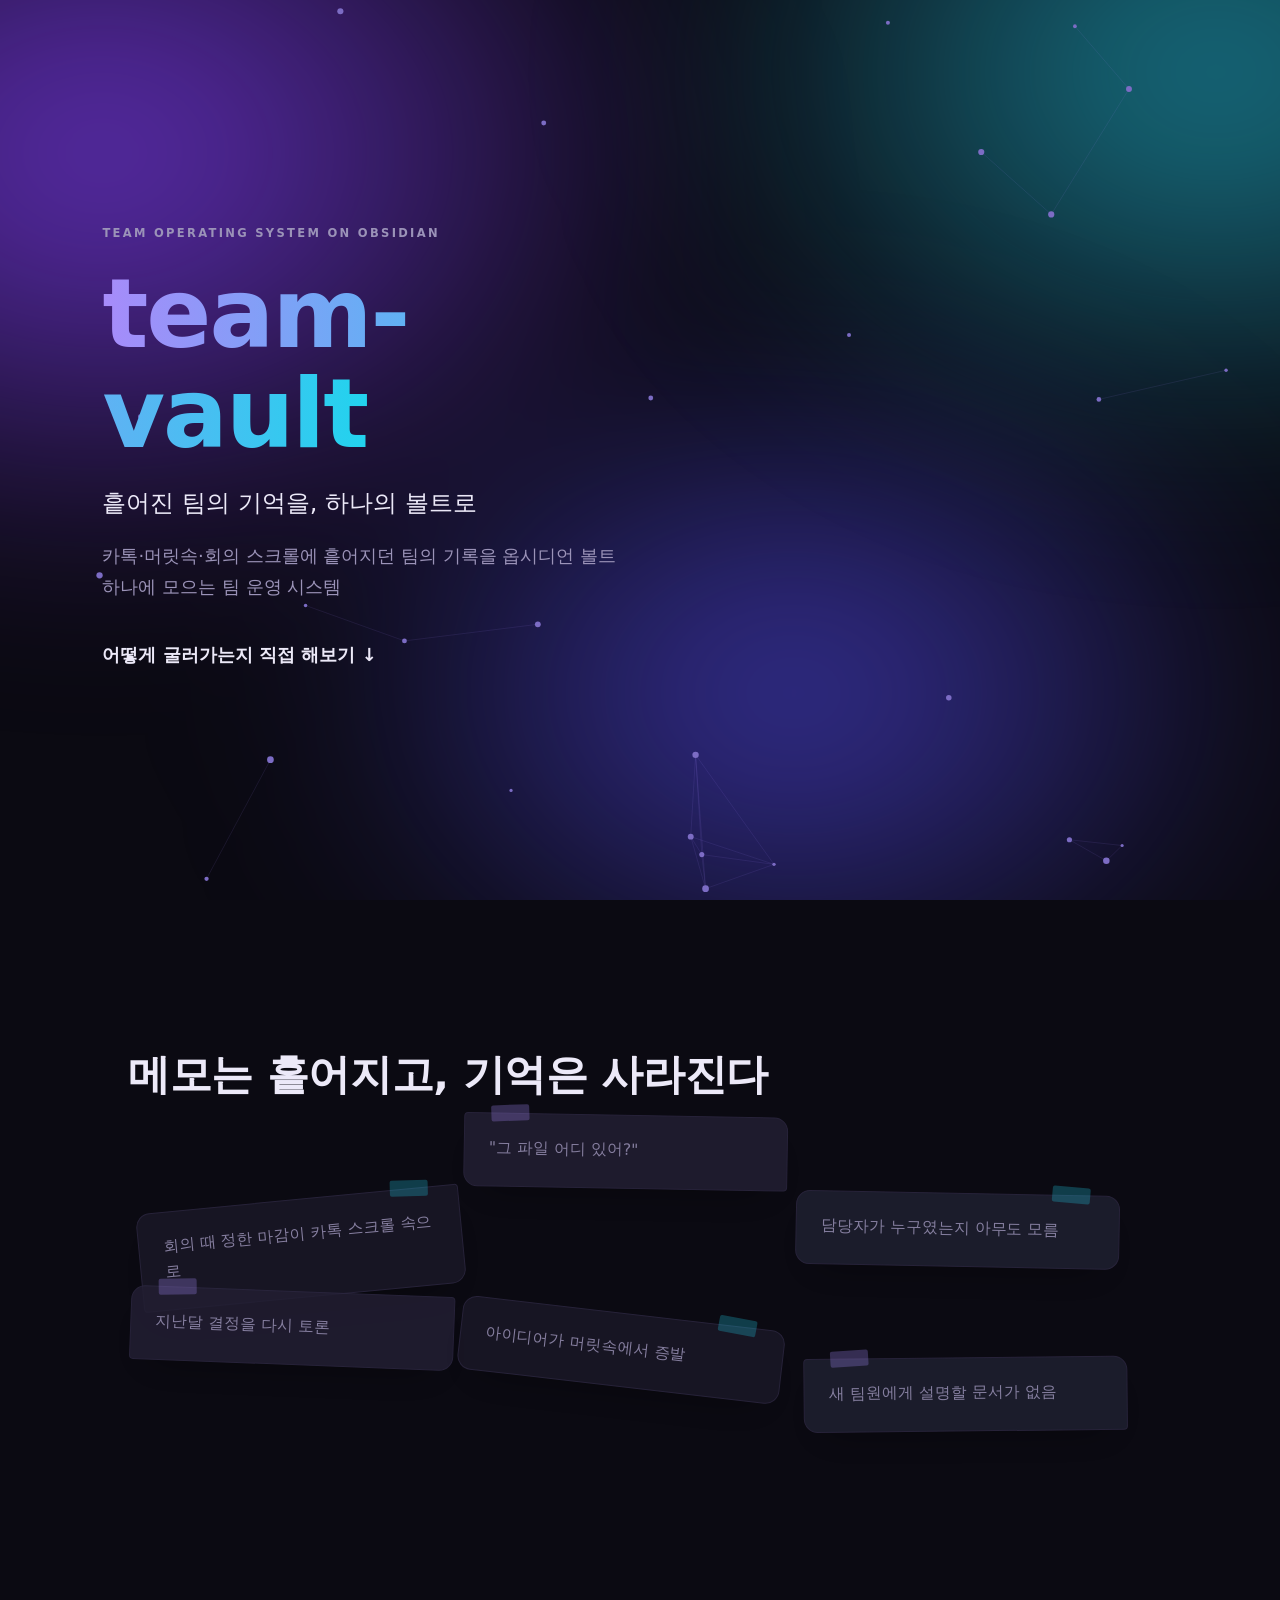
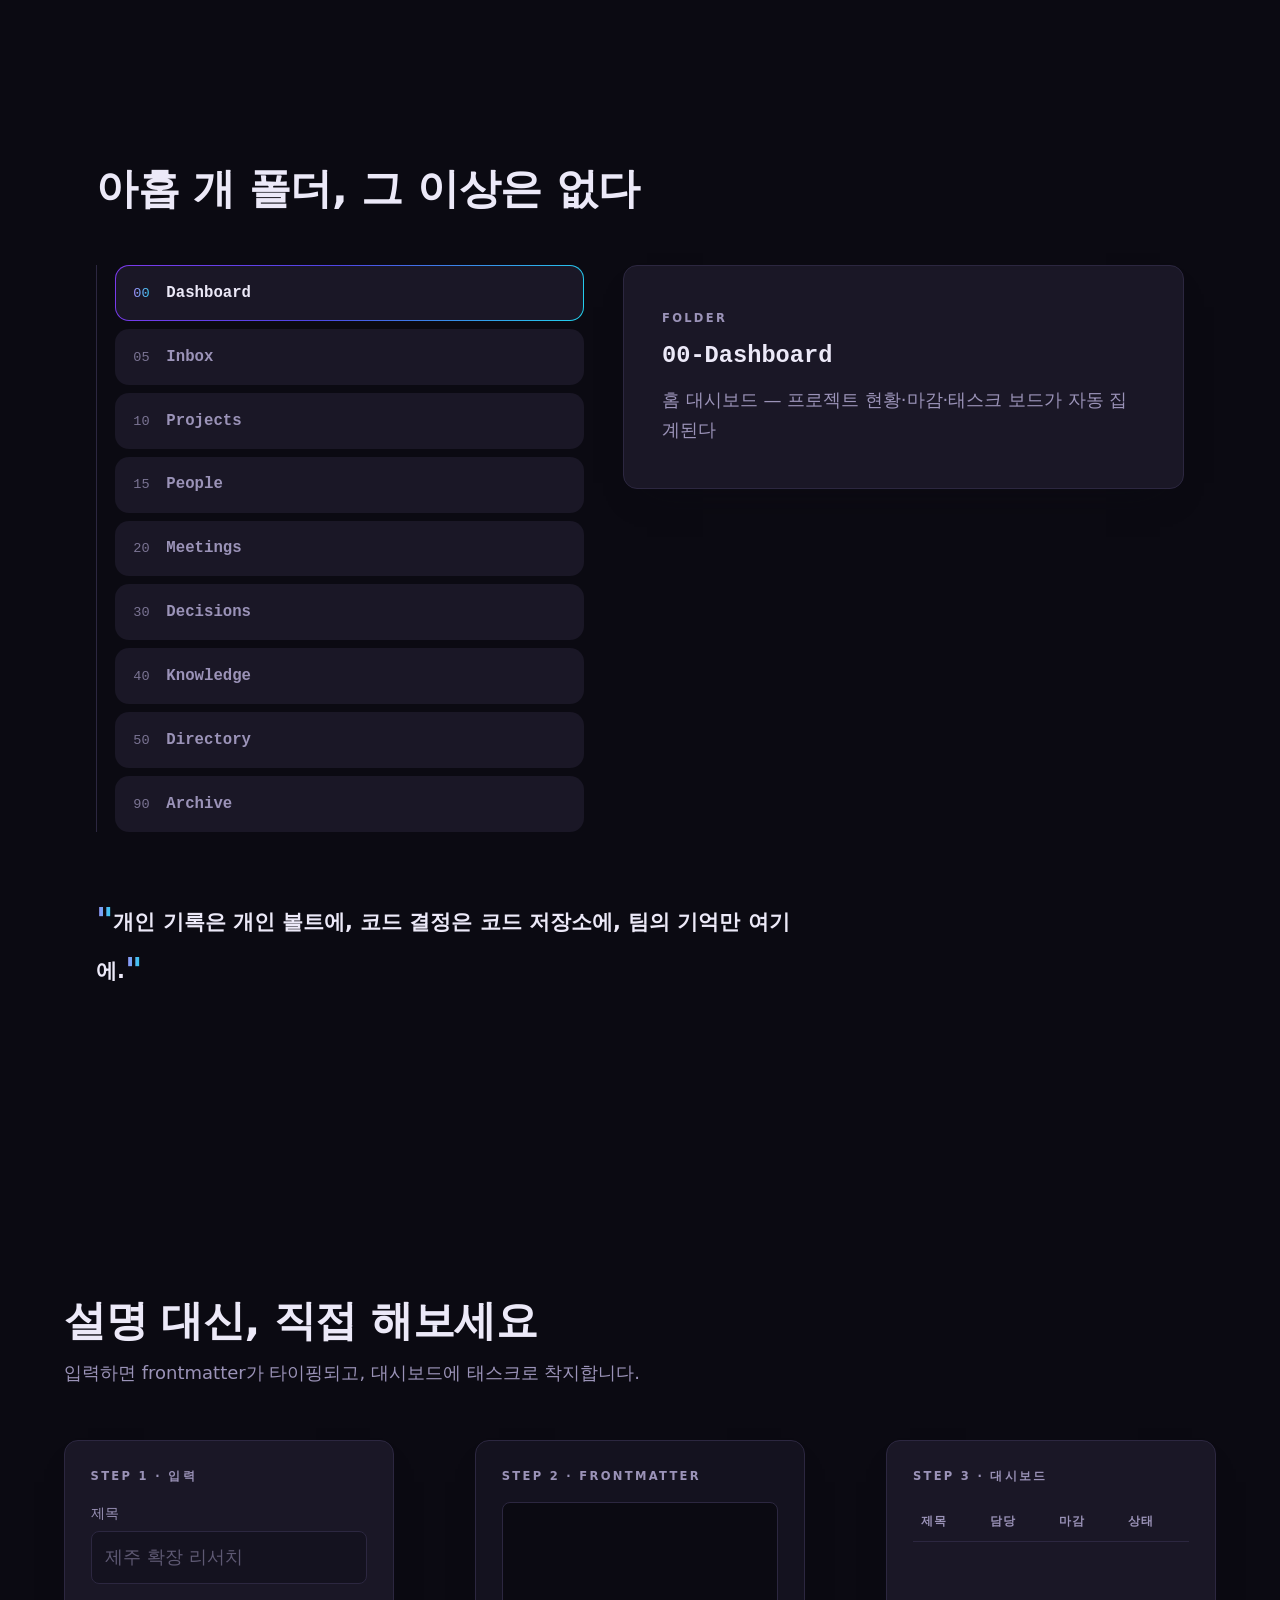
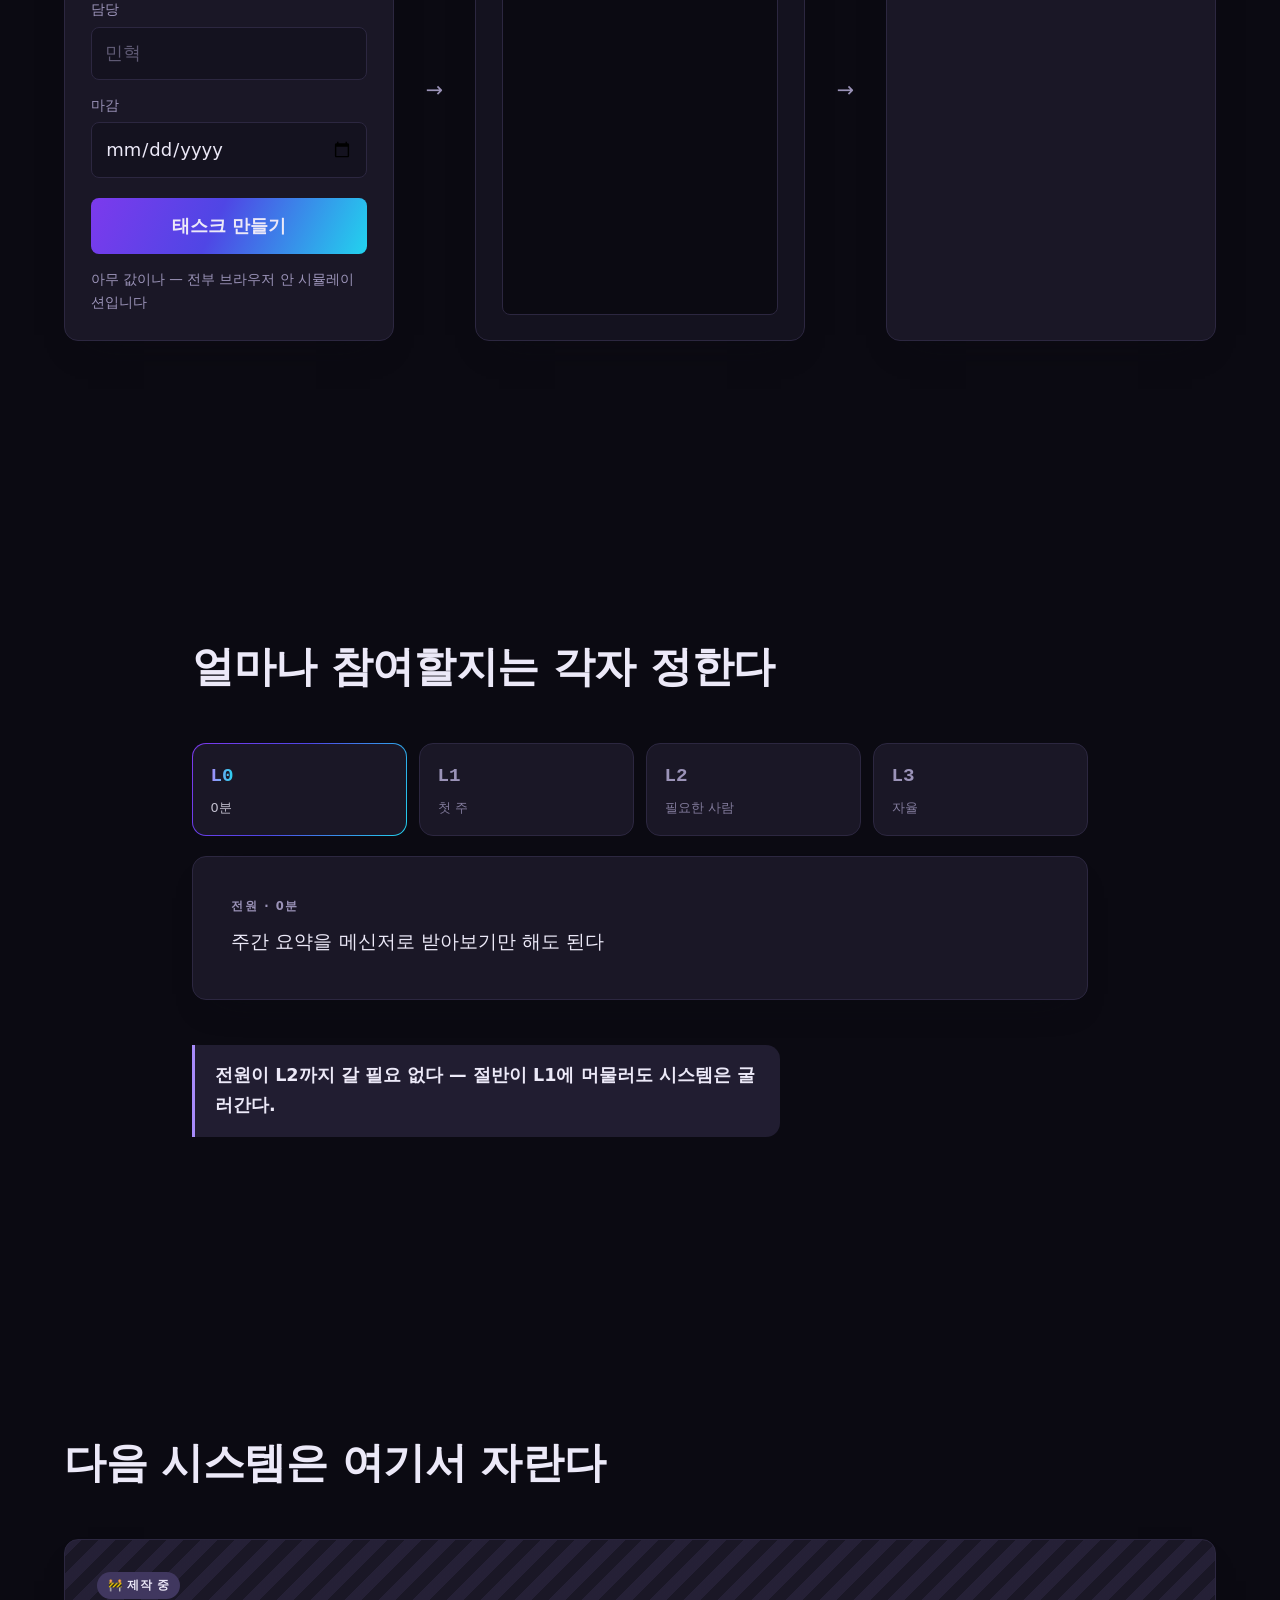
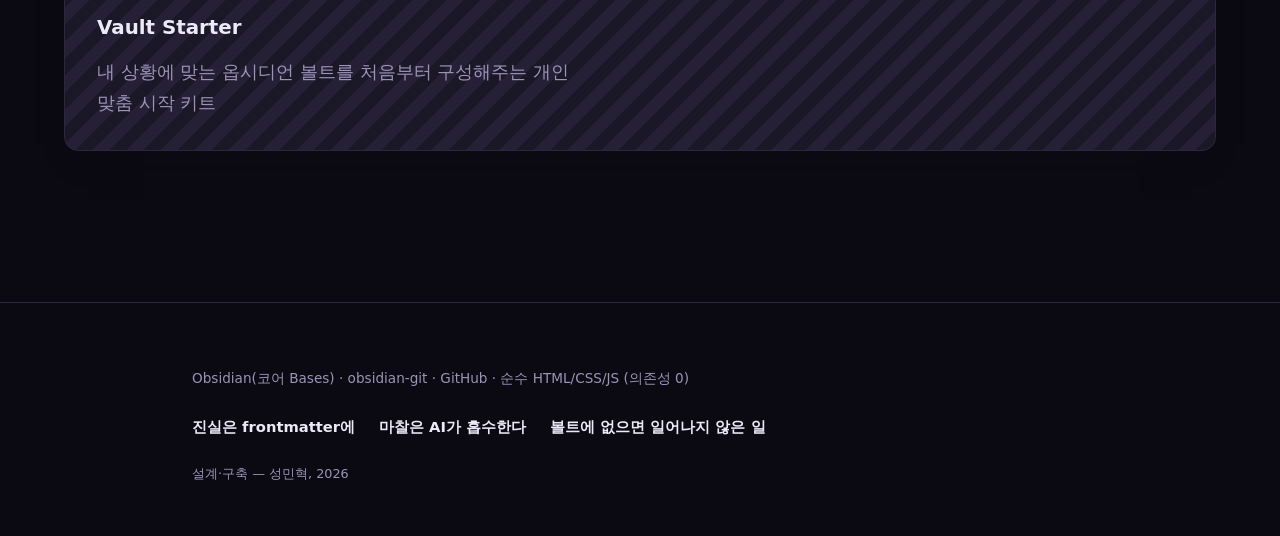
==== index.html @ 5e50fd81 "feat: team-vault 소개 웹사이트 v1 — 상호작용 원페이지 (오로라 히어로·라이브 데모·온보딩 탭·확장 슬롯)" ====
<!DOCTYPE html>
<html lang="ko">
<head>
  <meta charset="UTF-8">
  <meta name="viewport" content="width=device-width, initial-scale=1.0">
  <title>team-vault — 팀의 기억을 하나의 볼트로</title>
  <meta name="description" content="흩어진 팀의 기록을 옵시디언 볼트 하나로 모으는 팀 운영 시스템, team-vault를 소개합니다.">
  <meta name="theme-color" content="#0b0a12">
  <meta property="og:title" content="team-vault — 팀의 기억을 하나의 볼트로">
  <meta property="og:description" content="흩어진 팀의 기록을 옵시디언 볼트 하나로 모으는 팀 운영 시스템, team-vault를 소개합니다.">
  <meta property="og:type" content="website">
  <link rel="icon" href="data:image/svg+xml,%3Csvg xmlns='http://www.w3.org/2000/svg' viewBox='0 0 64 64'%3E%3Cdefs%3E%3ClinearGradient id='g' x1='0' y1='0' x2='1' y2='1'%3E%3Cstop offset='0' stop-color='%237c3aed'/%3E%3Cstop offset='1' stop-color='%234f46e5'/%3E%3C/linearGradient%3E%3C/defs%3E%3Crect width='64' height='64' rx='14' fill='url(%23g)'/%3E%3Ccircle cx='32' cy='18' r='5' fill='%23fff'/%3E%3Ccircle cx='18' cy='42' r='5' fill='%23fff'/%3E%3Ccircle cx='46' cy='42' r='5' fill='%23fff'/%3E%3Cpath d='M32 18L18 42M32 18L46 42M18 42L46 42' stroke='%23fff' stroke-width='3' stroke-linecap='round'/%3E%3C/svg%3E">
  <link rel="stylesheet" href="styles.css">
</head>
<body>
  <header id="hero" aria-labelledby="hero-heading">
    <canvas id="graph-canvas" aria-hidden="true"></canvas>
    <div class="hero-inner">
      <p class="hero-kicker">TEAM OPERATING SYSTEM ON OBSIDIAN</p>
      <h1 id="hero-heading"><span class="grad-text" data-site-name></span></h1>
      <p class="hero-tagline" data-site-tagline></p>
      <p class="hero-sub" data-site-sub></p>
      <a class="hero-cta" href="#demo">어떻게 굴러가는지 직접 해보기 ↓</a>
    </div>
  </header>
  <main>
    <section id="problem" aria-labelledby="problem-heading">
      <div class="problem-inner">
        <h2 id="problem-heading">메모는 흩어지고, 기억은 사라진다</h2>
        <div class="scatter-field"></div>
        <p class="settle-caption">team-vault는 이걸 전부 한 곳에, 같은 형식으로 받는다</p>
      </div>
    </section>
    <section id="structure" aria-labelledby="structure-heading">
      <div class="structure-inner">
        <h2 id="structure-heading">아홉 개 폴더, 그 이상은 없다</h2>
        <div class="structure-layout">
          <ul class="tree-list" role="list"></ul>
          <div id="tree-detail" class="tree-detail" role="region" aria-live="polite" aria-atomic="true" aria-label="선택한 폴더 설명">
            <p class="tree-detail-eyebrow">FOLDER</p>
            <h3 class="tree-detail-name"></h3>
            <p class="tree-detail-desc"></p>
          </div>
        </div>
        <blockquote class="boundary-quote">
          <span class="grad-text" aria-hidden="true">"</span><span data-boundary></span><span class="grad-text" aria-hidden="true">"</span>
        </blockquote>
      </div>
    </section>
    <section id="demo" aria-labelledby="demo-heading">
      <div class="demo-inner">
        <h2 id="demo-heading">설명 대신, 직접 해보세요</h2>
        <p class="demo-lead">입력하면 frontmatter가 타이핑되고, 대시보드에 태스크로 착지합니다.</p>
        <div class="demo-flow">
          <div class="demo-step demo-step-form">
            <p class="demo-step-label">STEP 1 · 입력</p>
            <form id="demo-form" novalidate>
              <label class="demo-field">
                <span>제목</span>
                <input type="text" name="title" autocomplete="off">
              </label>
              <label class="demo-field">
                <span>담당</span>
                <input type="text" name="owner" autocomplete="off">
              </label>
              <label class="demo-field">
                <span>마감</span>
                <input type="date" name="due">
              </label>
              <button type="submit" id="demo-submit">태스크 만들기</button>
            </form>
            <p class="demo-hint">아무 값이나 — 전부 브라우저 안 시뮬레이션입니다</p>
          </div>
          <div class="demo-arrow" aria-hidden="true">→</div>
          <div class="demo-step demo-step-code">
            <p class="demo-step-label">STEP 2 · frontmatter</p>
            <pre id="fm-code" aria-live="polite"></pre>
          </div>
          <div class="demo-arrow" aria-hidden="true">→</div>
          <div class="demo-step demo-step-board">
            <p class="demo-step-label">STEP 3 · 대시보드</p>
            <div class="table-wrap">
              <table id="demo-board">
                <thead>
                  <tr>
                    <th scope="col">제목</th>
                    <th scope="col">담당</th>
                    <th scope="col">마감</th>
                    <th scope="col">상태</th>
                  </tr>
                </thead>
                <tbody></tbody>
              </table>
            </div>
          </div>
        </div>
      </div>
    </section>
    <section id="onboarding" aria-labelledby="onboarding-heading">
      <div class="onboarding-inner">
        <h2 id="onboarding-heading">얼마나 참여할지는 각자 정한다</h2>
        <div class="onboarding-tablist" role="tablist" aria-label="온보딩 단계 선택"></div>
        <div class="onboarding-panels"></div>
        <p class="onboarding-note" data-onboarding-note></p>
      </div>
    </section>
    <section id="next" aria-labelledby="next-heading">
      <div class="next-inner">
        <h2 id="next-heading">다음 시스템은 여기서 자란다</h2>
        <div class="projects-grid"></div>
      </div>
    </section>
  </main>
  <footer id="footer">
    <div class="footer-inner">
      <p class="footer-stack" data-footer-stack></p>
      <ul class="footer-principles" role="list"></ul>
      <p class="footer-credit" data-footer-credit></p>
    </div>
  </footer>
  <script src="data.js"></script>
  <script src="main.js"></script>
</body>
</html>
---- styles.css ----
:root {
  /* 잉크 & 표면 */
  --bg: #0b0a12;
  --bg-elev: #14121f;
  --bg-card: #1a1726;
  --line: #2c2740;
  /* 텍스트 */
  --text: #ece9f8;
  --text-dim: #9b93b8;
  /* 오로라 팔레트 (그라데이션 소재) */
  --violet: #a78bfa;
  --purple: #7c3aed;
  --indigo: #4f46e5;
  --cyan: #22d3ee;
  --grad-aurora: linear-gradient(115deg, var(--purple), var(--indigo) 45%, var(--cyan));
  --grad-text: linear-gradient(90deg, var(--violet), var(--cyan));
  /* 타이포 스케일 (위계 대비 크게) */
  --text-hero: clamp(2.6rem, 1.2rem + 6vw, 6rem);
  --text-h2: clamp(1.6rem, 1rem + 2.5vw, 2.6rem);
  --text-base: clamp(1rem, 0.95rem + 0.3vw, 1.125rem);
  /* 리듬 */
  --space-section: clamp(5rem, 3rem + 8vw, 11rem);
  --radius: 14px;
  --ease: cubic-bezier(0.16, 1, 0.3, 1);
  --dur: 500ms;
  --shadow-panel: 0 18px 36px -24px color-mix(in srgb, var(--bg) 65%, transparent);
  --grad-border: linear-gradient(var(--bg-card), var(--bg-card)) padding-box, var(--grad-aurora) border-box;
}
html { scroll-behavior: smooth; }
* { box-sizing: border-box; }
body { margin: 0; background: var(--bg); color: var(--text);
  font-family: "Pretendard Variable", "Apple SD Gothic Neo", "Segoe UI", "Malgun Gothic", system-ui, sans-serif;
  font-size: var(--text-base); line-height: 1.7; overflow-x: hidden; }
:focus-visible { outline: 2px solid var(--cyan); outline-offset: 3px; border-radius: 4px; }
[hidden] { display: none !important; } /* author display 규칙이 hidden 속성을 이기지 못하게 (W6 리뷰 Critical) */
@media (prefers-reduced-motion: reduce) {
  html { scroll-behavior: auto; }
  *, *::before, *::after { animation: none !important; transition: none !important; }
}

/* ===== Hero (T2) ===== */
#hero {
  position: relative;
  min-height: 100svh;
  display: flex;
  align-items: center;
  overflow: hidden;
  isolation: isolate;
}

/* 오로라 2장: transform만 애니메이트 */
#hero::before,
#hero::after {
  content: "";
  position: absolute;
  inset: -25%;
  z-index: 0;
  pointer-events: none;
  filter: blur(96px);
  will-change: transform;
}

#hero::before {
  background:
    radial-gradient(44% 44% at 22% 28%, rgba(124, 58, 237, .78), transparent 72%),
    radial-gradient(36% 36% at 58% 68%, rgba(79, 70, 229, .68), transparent 72%);
  animation: aurora-drift-a 60s var(--ease) infinite alternate;
}

#hero::after {
  background: radial-gradient(40% 40% at 80% 22%, rgba(34, 211, 238, .57), transparent 72%);
  animation: aurora-drift-b 90s var(--ease) infinite alternate;
}

@keyframes aurora-drift-a {
  0%   { transform: translate3d(0, 0, 0) scale(1); }
  50%  { transform: translate3d(6%, -8%, 0) scale(1.12); }
  100% { transform: translate3d(-6%, 5%, 0) scale(1.05); }
}

@keyframes aurora-drift-b {
  0%   { transform: translate3d(0, 0, 0) scale(1); }
  50%  { transform: translate3d(-9%, 6%, 0) scale(1.08); }
  100% { transform: translate3d(7%, -5%, 0) scale(1); }
}

#graph-canvas {
  position: absolute;
  inset: 0;
  display: block;
  width: 100%;
  height: 100%;
  z-index: 1;
  pointer-events: none; /* hero-inner 클릭·텍스트 선택을 막지 않음 */
}

.hero-inner {
  position: relative;
  z-index: 2;
  max-width: 46rem;
  padding: clamp(1.5rem, 4vw, 3rem) clamp(1.5rem, 8vw, 7rem);
  display: flex;
  flex-direction: column;
  align-items: flex-start;
  text-align: left;
  gap: clamp(0.65rem, 1.4vw, 1.1rem);
}

.hero-kicker {
  margin: 0 0 0.25rem;
  font-size: 0.72rem;
  font-weight: 600;
  letter-spacing: 0.2em;
  text-transform: uppercase;
  color: var(--text-dim);
}

.hero-inner h1 {
  margin: 0;
  font-size: var(--text-hero);
  line-height: 1.04;
  letter-spacing: -0.02em;
  font-weight: 800;
}

.grad-text {
  background: var(--grad-text);
  -webkit-background-clip: text;
  background-clip: text;
  color: transparent;
}

.hero-tagline {
  margin: 0;
  font-size: clamp(1.1rem, 0.95rem + 0.8vw, 1.5rem);
  font-weight: 500;
  color: var(--text);
}

.hero-sub {
  margin: 0;
  max-width: 50ch;
  color: var(--text-dim);
}

.hero-cta {
  position: relative;
  display: inline-flex;
  align-items: center;
  gap: 0.4rem;
  margin-top: clamp(0.75rem, 1.6vw, 1.5rem);
  padding-bottom: 0.3rem;
  color: var(--text);
  font-weight: 600;
  text-decoration: none;
  transition: transform var(--dur) var(--ease);
}

.hero-cta::after {
  content: "";
  position: absolute;
  left: 0;
  right: 0;
  bottom: 0;
  height: 2px;
  background: var(--grad-text);
  transform: scaleX(0);
  transform-origin: left;
  transition: transform var(--dur) var(--ease);
}

.hero-cta:hover,
.hero-cta:focus-visible {
  transform: translateX(4px);
}

.hero-cta:hover::after,
.hero-cta:focus-visible::after {
  transform: scaleX(1);
}

@media (max-width: 640px) {
  .hero-inner { padding-inline: clamp(1.25rem, 6vw, 2rem); }
}

/* ===== Problem (T3): 흩어진 메모가 정렬되는 스크롤 연출 ===== */
#problem {
  padding: var(--space-section) clamp(1.5rem, 6vw, 4rem);
}

.problem-inner {
  max-width: 64rem;
  margin: 0 auto;
}

#problem-heading {
  margin: 0 0 clamp(2.5rem, 4vw, 4rem);
  max-width: 26ch;
  font-size: var(--text-h2);
  font-weight: 800;
  letter-spacing: -0.01em;
  line-height: 1.2;
}

.scatter-field {
  display: flex;
  flex-wrap: wrap;
  align-items: flex-start;
  gap: clamp(1rem, 2vw, 1.75rem);
}

.scatter-note {
  position: relative;
  flex: 1 1 clamp(13rem, 24vw, 17rem);
  max-width: 22rem;
  padding: 1.4rem 1.5rem 1.6rem;
  background: var(--bg-card);
  border: 1px solid var(--line);
  border-radius: var(--radius);
  box-shadow: 0 18px 36px -24px rgba(0, 0, 0, .65);
  color: var(--text-dim);
  font-size: 0.98rem;
  line-height: 1.55;
  transform: translate(var(--rx, 0px), var(--ry, 0px)) rotate(var(--rr, 0deg));
  opacity: .85;
  transition: transform var(--dur) var(--ease), opacity var(--dur) var(--ease);
}

/* washi 테이프: 카드 transform과 별개 레이어, settled와 충돌 없음 */
.scatter-note::before {
  content: "";
  position: absolute;
  top: -9px;
  left: 1.6rem;
  width: 2.4rem;
  height: 1rem;
  border-radius: 2px;
  background: color-mix(in srgb, var(--violet) 32%, transparent);
  transform: rotate(-3deg);
}

.scatter-note:hover {
  transform: translateY(-6px) rotate(var(--rr, 0deg));
  box-shadow: 0 24px 44px -20px rgba(0, 0, 0, .7);
}

.scatter-field.settled .scatter-note {
  transform: none;
  opacity: 1;
}

.scatter-field.settled .scatter-note:hover {
  transform: translateY(-6px);
}

/* 마소니: 균일 그리드 방지용 미세 변주 */
.scatter-note:nth-child(2n) {
  background: color-mix(in oklab, var(--bg-card), var(--violet) 7%);
  border-radius: 4px var(--radius) 4px var(--radius);
}

.scatter-note:nth-child(3n) {
  background: color-mix(in oklab, var(--bg-card), var(--cyan) 6%);
  margin-top: clamp(0.75rem, 2vw, 1.75rem);
}

.scatter-note:nth-child(3n+1) {
  border-radius: var(--radius) 4px var(--radius) 4px;
}

.scatter-note:nth-child(odd)::before {
  left: auto;
  right: 1.8rem;
  background: color-mix(in srgb, var(--cyan) 30%, transparent);
  transform: rotate(4deg);
}

.settle-caption {
  margin: clamp(2.5rem, 4vw, 4rem) 0 0;
  max-width: 44ch;
  color: var(--text);
  font-size: clamp(1.05rem, 0.95rem + 0.5vw, 1.3rem);
  font-weight: 600;
  opacity: 0;
  transition: opacity var(--dur) var(--ease);
}

/* settled 후 형제선택자로 페이드인 (6*60ms + 200ms 지연) */
.scatter-field.settled ~ .settle-caption {
  opacity: 1;
  transition-delay: calc(6 * 60ms + 200ms);
}

@media (max-width: 640px) {
  .scatter-note { flex: 1 1 100%; max-width: 100%; }
}

/* ===== Structure (T4): 클릭형 폴더 트리 + 경계 한 줄 ===== */
#structure {
  padding: var(--space-section) clamp(1.5rem, 6vw, 4rem);
}

.structure-inner {
  max-width: 68rem;
  margin: 0 auto;
}

#structure-heading {
  margin: 0 0 clamp(2.5rem, 4vw, 4rem);
  max-width: 30ch;
  font-size: var(--text-h2);
  font-weight: 800;
  letter-spacing: -0.01em;
  line-height: 1.2;
}

.structure-layout {
  display: grid;
  grid-template-columns: minmax(0, 1fr) minmax(0, 1.15fr);
  gap: clamp(1.5rem, 3vw, 3rem);
  align-items: start;
}

.tree-list {
  list-style: none;
  margin: 0;
  padding: 0 0 0 1.1rem;
  border-left: 1px solid var(--line);
  display: flex;
  flex-direction: column;
  gap: 0.5rem;
}

.tree-item {
  display: flex;
  align-items: baseline;
  gap: 0.85rem;
  width: 100%;
  margin: 0;
  padding: 0.85rem 1.1rem;
  border-radius: var(--radius);
  border: 1px solid transparent;
  background: var(--bg-card);
  color: var(--text-dim);
  font: inherit;
  text-align: left;
  cursor: pointer;
  transition: color var(--dur) var(--ease), transform var(--dur) var(--ease); /* background 제거: 그라데이션↔단색 보간 불가(죽은 트랜지션) */
}

.tree-num {
  flex: 0 0 auto;
  min-width: 2.4ch;
  font-family: ui-monospace, "Cascadia Code", "SFMono-Regular", Consolas, monospace;
  font-size: 0.85rem;
  letter-spacing: 0.02em;
  color: var(--text-dim);
  opacity: 0.75;
}

.tree-name {
  font-family: ui-monospace, "Cascadia Code", "SFMono-Regular", Consolas, monospace;
  font-size: 0.98rem;
  font-weight: 600;
}

.tree-item:hover,
.tree-item[aria-current="true"] {
  background: var(--grad-border);
  border: 1px solid transparent;
  color: var(--text);
}

.tree-item:hover { transform: translateX(4px); }

.tree-item[aria-current="true"] .tree-num {
  opacity: 1;
  background: var(--grad-text);
  -webkit-background-clip: text;
  background-clip: text;
  color: transparent;
}

.tree-detail {
  background: var(--bg-card);
  border: 1px solid var(--line);
  border-radius: var(--radius);
  padding: clamp(1.75rem, 3vw, 2.5rem);
  min-height: 14rem;
  display: flex;
  flex-direction: column;
  justify-content: center;
  gap: 0.5rem;
  box-shadow: var(--shadow-panel);
}

.tree-detail-eyebrow {
  margin: 0;
  font-size: 0.72rem;
  font-weight: 600;
  letter-spacing: 0.2em;
  text-transform: uppercase;
  color: var(--text-dim);
}

.tree-detail-name {
  margin: 0;
  font-family: ui-monospace, "Cascadia Code", "SFMono-Regular", Consolas, monospace;
  font-size: clamp(1.2rem, 1rem + 0.6vw, 1.5rem);
  font-weight: 700;
  color: var(--text);
}

.tree-detail-desc {
  margin: 0;
  max-width: 42ch;
  color: var(--text-dim);
}

.tree-detail.is-animating {
  animation: detail-in var(--dur) var(--ease);
}

@keyframes detail-in {
  0%   { opacity: 0; transform: translateY(8px); }
  100% { opacity: 1; transform: translateY(0); }
}

.boundary-quote {
  margin: clamp(3rem, 5vw, 5rem) 0 0;
  max-width: 48ch;
  font-size: clamp(1.05rem, 0.95rem + 0.5vw, 1.3rem);
  font-weight: 600;
  line-height: 1.5;
  color: var(--text);
}

.boundary-quote .grad-text {
  font-size: 1.6em;
  font-weight: 800;
  vertical-align: -0.1em;
}

@media (max-width: 900px) {
  .structure-layout { grid-template-columns: 1fr; }
}

/* ===== Demo (T5): 입력 → frontmatter 타이핑 → 대시보드 착지 ===== */
#demo {
  padding: var(--space-section) clamp(1.5rem, 6vw, 4rem);
}

.demo-inner {
  max-width: 72rem;
  margin: 0 auto;
}

#demo-heading {
  margin: 0 0 0.75rem;
  max-width: 30ch;
  font-size: var(--text-h2);
  font-weight: 800;
  letter-spacing: -0.01em;
  line-height: 1.2;
}

.demo-lead {
  margin: 0 0 clamp(2.5rem, 4vw, 4rem);
  max-width: 52ch;
  color: var(--text-dim);
}

.demo-flow {
  display: flex;
  align-items: stretch;
  gap: clamp(1rem, 2.5vw, 2rem);
}

.demo-step {
  flex: 1 1 0;
  min-width: 0;
  display: flex;
  flex-direction: column;
  background: var(--bg-card);
  border: 1px solid var(--line);
  border-radius: var(--radius);
  padding: clamp(1.25rem, 2vw, 1.75rem);
  box-shadow: var(--shadow-panel);
}

.demo-step-label {
  margin: 0 0 1rem;
  font-size: 0.72rem;
  font-weight: 600;
  letter-spacing: 0.2em;
  text-transform: uppercase;
  color: var(--text-dim);
}

.demo-arrow {
  align-self: center;
  flex: 0 0 auto;
  font-size: 1.3rem;
  color: var(--text-dim);
}

/* --- STEP 1: 폼 --- */
#demo-form {
  display: flex;
  flex-direction: column;
  gap: 0.85rem;
}

.demo-field {
  display: flex;
  flex-direction: column;
  gap: 0.35rem;
  font-size: 0.85rem;
  color: var(--text-dim);
}

.demo-field input {
  font: inherit;
  font-size: var(--text-base);
  color: var(--text);
  background: var(--bg-elev);
  border: 1px solid var(--line);
  border-radius: calc(var(--radius) - 6px);
  padding: 0.65rem 0.85rem;
  transition: border-color var(--dur) var(--ease);
}

.demo-field input:hover {
  border-color: color-mix(in oklab, var(--line), var(--violet) 40%);
}

.demo-field input::placeholder {
  color: var(--text-dim);
  opacity: 0.55;
}

#demo-submit {
  margin-top: 0.4rem;
  padding: 0.8rem 1.2rem;
  border: none;
  border-radius: calc(var(--radius) - 6px);
  background: var(--grad-aurora);
  color: var(--text);
  font: inherit;
  font-weight: 700;
  cursor: pointer;
  transition: transform var(--dur) var(--ease), box-shadow var(--dur) var(--ease);
}

#demo-submit:hover {
  transform: translateY(-2px);
  box-shadow: 0 14px 28px -16px color-mix(in srgb, var(--purple) 60%, transparent);
}

#demo-submit:active {
  transform: translateY(0);
}

.demo-hint {
  margin: 0.9rem 0 0;
  font-size: 0.85rem;
  color: var(--text-dim);
}

/* --- STEP 2: 코드 패널 --- */
.demo-step-code {
  background: var(--bg-elev);
}

#fm-code {
  flex: 1;
  margin: 0;
  min-height: 14rem;
  padding: 1rem;
  background: var(--bg);
  border: 1px solid var(--line);
  border-radius: calc(var(--radius) - 6px);
  color: color-mix(in oklab, var(--text), var(--violet) 25%);
  font-family: ui-monospace, "Cascadia Code", "SFMono-Regular", Consolas, monospace;
  font-size: 0.92rem;
  line-height: 1.6;
  white-space: pre-wrap;
  word-break: break-word;
  overflow: auto;
}

/* --- STEP 3: 대시보드 표 --- */
.table-wrap {
  width: 100%;
  overflow-x: auto; /* 좁은 폭·긴 방문자 입력값이 표를 넓혀도 페이지가 아니라 이 안에서만 스크롤 */
}

#demo-board {
  width: 100%;
  border-collapse: collapse;
  font-size: 0.9rem;
}

#demo-board th {
  padding: 0.6rem 0.5rem;
  border-bottom: 1px solid var(--line);
  text-align: left;
  font-size: 0.72rem;
  font-weight: 600;
  letter-spacing: 0.08em;
  text-transform: uppercase;
  color: var(--text-dim);
}

#demo-board td {
  padding: 0.65rem 0.5rem;
  border-bottom: 1px solid var(--line);
  color: var(--text);
}

/* fly-in→landed 착지 연출, transform/opacity만 */
#demo-board tbody tr {
  transition: transform var(--dur) var(--ease), opacity var(--dur) var(--ease);
}

#demo-board tbody tr.fly-in {
  transform: translateY(24px);
  opacity: 0;
}

#demo-board tbody tr.fly-in.landed {
  transform: none;
  opacity: 1;
}

.chip {
  display: inline-block;
  padding: 0.2rem 0.65rem;
  border-radius: 999px;
  background: color-mix(in oklab, var(--bg-card), var(--violet) 30%);
  color: var(--text);
  font-size: 0.72rem;
  font-weight: 700;
  text-transform: uppercase;
  letter-spacing: 0.04em;
}

@media (max-width: 900px) {
  .demo-flow { flex-direction: column; }
  .demo-arrow { transform: rotate(90deg); }
}

/* ===== Onboarding (T6): WAI-ARIA 탭 패턴 — L0~L3 ===== */
#onboarding {
  padding: var(--space-section) clamp(1.5rem, 6vw, 4rem);
}

.onboarding-inner {
  max-width: 56rem;
  margin: 0 auto;
}

#onboarding-heading {
  margin: 0 0 clamp(2.5rem, 4vw, 4rem);
  max-width: 26ch;
  font-size: var(--text-h2);
  font-weight: 800;
  letter-spacing: -0.01em;
  line-height: 1.2;
}

.onboarding-tablist {
  display: flex;
  gap: 0.75rem;
}

.onboarding-tab {
  flex: 1 1 0;
  min-width: 0;
  display: flex;
  flex-direction: column;
  gap: 0.3rem;
  padding: 1rem 1.1rem;
  background: var(--bg-card);
  border: 1px solid var(--line);
  border-radius: var(--radius);
  color: var(--text-dim);
  font: inherit;
  text-align: left;
  cursor: pointer;
  transition: color var(--dur) var(--ease), transform var(--dur) var(--ease), background var(--dur) var(--ease);
}

.onboarding-tab-level {
  font-family: ui-monospace, "Cascadia Code", "SFMono-Regular", Consolas, monospace;
  font-size: 1.2rem;
  font-weight: 800;
  color: inherit;
}

.onboarding-tab-time {
  font-size: 0.8rem;
  opacity: 0.8;
}

.onboarding-tab:hover,
.onboarding-tab[aria-selected="true"] {
  background: var(--grad-border);
  border: 1px solid transparent;
  color: var(--text);
}

.onboarding-tab:hover { transform: translateY(-3px); }

.onboarding-tab[aria-selected="true"] .onboarding-tab-level {
  background: var(--grad-text);
  -webkit-background-clip: text;
  background-clip: text;
  color: transparent;
}

.onboarding-panels {
  margin-top: 1.25rem;
}

.onboarding-panel {
  background: var(--bg-card);
  border: 1px solid var(--line);
  border-radius: var(--radius);
  padding: clamp(1.75rem, 3vw, 2.5rem);
  min-height: 9rem;
  display: flex;
  flex-direction: column;
  justify-content: center;
  gap: 0.6rem;
  box-shadow: var(--shadow-panel);
}

.onboarding-panel-meta {
  margin: 0;
  font-size: 0.72rem;
  font-weight: 600;
  letter-spacing: 0.14em;
  text-transform: uppercase;
  color: var(--text-dim);
}

.onboarding-panel-what {
  margin: 0;
  max-width: 48ch;
  font-size: clamp(1.05rem, 0.95rem + 0.4vw, 1.2rem);
  color: var(--text);
}

.onboarding-note {
  margin: clamp(2rem, 3.5vw, 3rem) 0 0;
  padding: 1rem 1.25rem;
  max-width: 48ch;
  border-left: 3px solid var(--violet);
  background: color-mix(in oklab, var(--bg-card), var(--violet) 6%);
  border-radius: 0 var(--radius) var(--radius) 0;
  font-size: clamp(1rem, 0.95rem + 0.2vw, 1.1rem);
  font-weight: 600;
  color: var(--text);
}

@media (max-width: 600px) {
  .onboarding-tablist {
    display: grid;
    grid-template-columns: repeat(2, 1fr);
  }
}

/* ===== Next / 확장 슬롯 (T6): projects 배열 렌더 ===== */
#next {
  padding: var(--space-section) clamp(1.5rem, 6vw, 4rem);
}

.next-inner {
  max-width: 72rem;
  margin: 0 auto;
}

#next-heading {
  margin: 0 0 clamp(2.5rem, 4vw, 4rem);
  max-width: 28ch;
  font-size: var(--text-h2);
  font-weight: 800;
  letter-spacing: -0.01em;
  line-height: 1.2;
}

.projects-grid {
  display: grid;
  grid-template-columns: repeat(auto-fit, minmax(min(18rem, 100%), 1fr)); /* 320px 등 18rem보다 좁은 컨테이너에서 트랙 강제 확장 방지 */
  gap: clamp(1.25rem, 2.5vw, 2rem);
}

.project-card {
  position: relative;
  display: flex;
  flex-direction: column;
  gap: 0.75rem;
  padding: clamp(1.5rem, 2.5vw, 2rem);
  background: var(--bg-card);
  border: 1px solid var(--line);
  border-radius: var(--radius);
  color: var(--text);
  text-decoration: none;
  box-shadow: var(--shadow-panel);
  transition: transform var(--dur) var(--ease), border-color var(--dur) var(--ease);
}

.project-name {
  margin: 0;
  font-size: clamp(1.1rem, 1rem + 0.3vw, 1.3rem);
  font-weight: 700;
}

.project-desc {
  margin: 0;
  max-width: 42ch;
  color: var(--text-dim);
}

.project-badge {
  order: -1;
  align-self: flex-start;
  padding: 0.25rem 0.7rem;
  border-radius: 999px;
  background: color-mix(in oklab, var(--bg-card), var(--violet) 30%);
  font-size: 0.72rem;
  font-weight: 700;
  letter-spacing: 0.04em;
}

/* wip: 대각 스트라이프 배경, 링크 없음 */
.project-card--wip {
  background:
    repeating-linear-gradient(
      135deg,
      color-mix(in oklab, var(--bg-card), var(--violet) 9%) 0px,
      color-mix(in oklab, var(--bg-card), var(--violet) 9%) 12px,
      var(--bg-card) 12px,
      var(--bg-card) 24px
    );
}

.project-card--live {
  cursor: pointer;
}

.project-card--live::after {
  content: "→";
  align-self: flex-start;
  margin-top: auto;
  color: var(--text-dim);
  transition: transform var(--dur) var(--ease);
}

.project-card--live:hover,
.project-card--live:focus-visible {
  transform: translateY(-4px);
  border-color: transparent;
  background: var(--grad-border);
}

.project-card--live:hover::after,
.project-card--live:focus-visible::after {
  transform: translateX(4px);
}

/* ===== Footer (T6): 스택·원칙·크레딧 ===== */
#footer {
  padding: clamp(3rem, 5vw, 4.5rem) clamp(1.5rem, 6vw, 4rem) clamp(2.5rem, 4vw, 3.5rem);
  border-top: 1px solid var(--line);
}

.footer-inner {
  max-width: 56rem;
  margin: 0 auto;
  display: flex;
  flex-direction: column;
  gap: 1.5rem;
}

.footer-stack {
  margin: 0;
  font-size: 0.85rem;
  color: var(--text-dim);
}

.footer-principles {
  list-style: none;
  margin: 0;
  padding: 0;
  display: flex;
  flex-wrap: wrap;
  gap: 0.75rem 1.5rem;
}

.footer-principles li {
  color: var(--text);
  font-weight: 600;
  font-size: 0.92rem;
  transition: color var(--dur) var(--ease);
}

.footer-principles li:hover {
  color: var(--violet);
}

.footer-credit {
  margin: 0;
  font-size: 0.8rem;
  color: var(--text-dim);
}

@media (max-width: 640px) {
  .onboarding-tablist { gap: 0.5rem; }
}
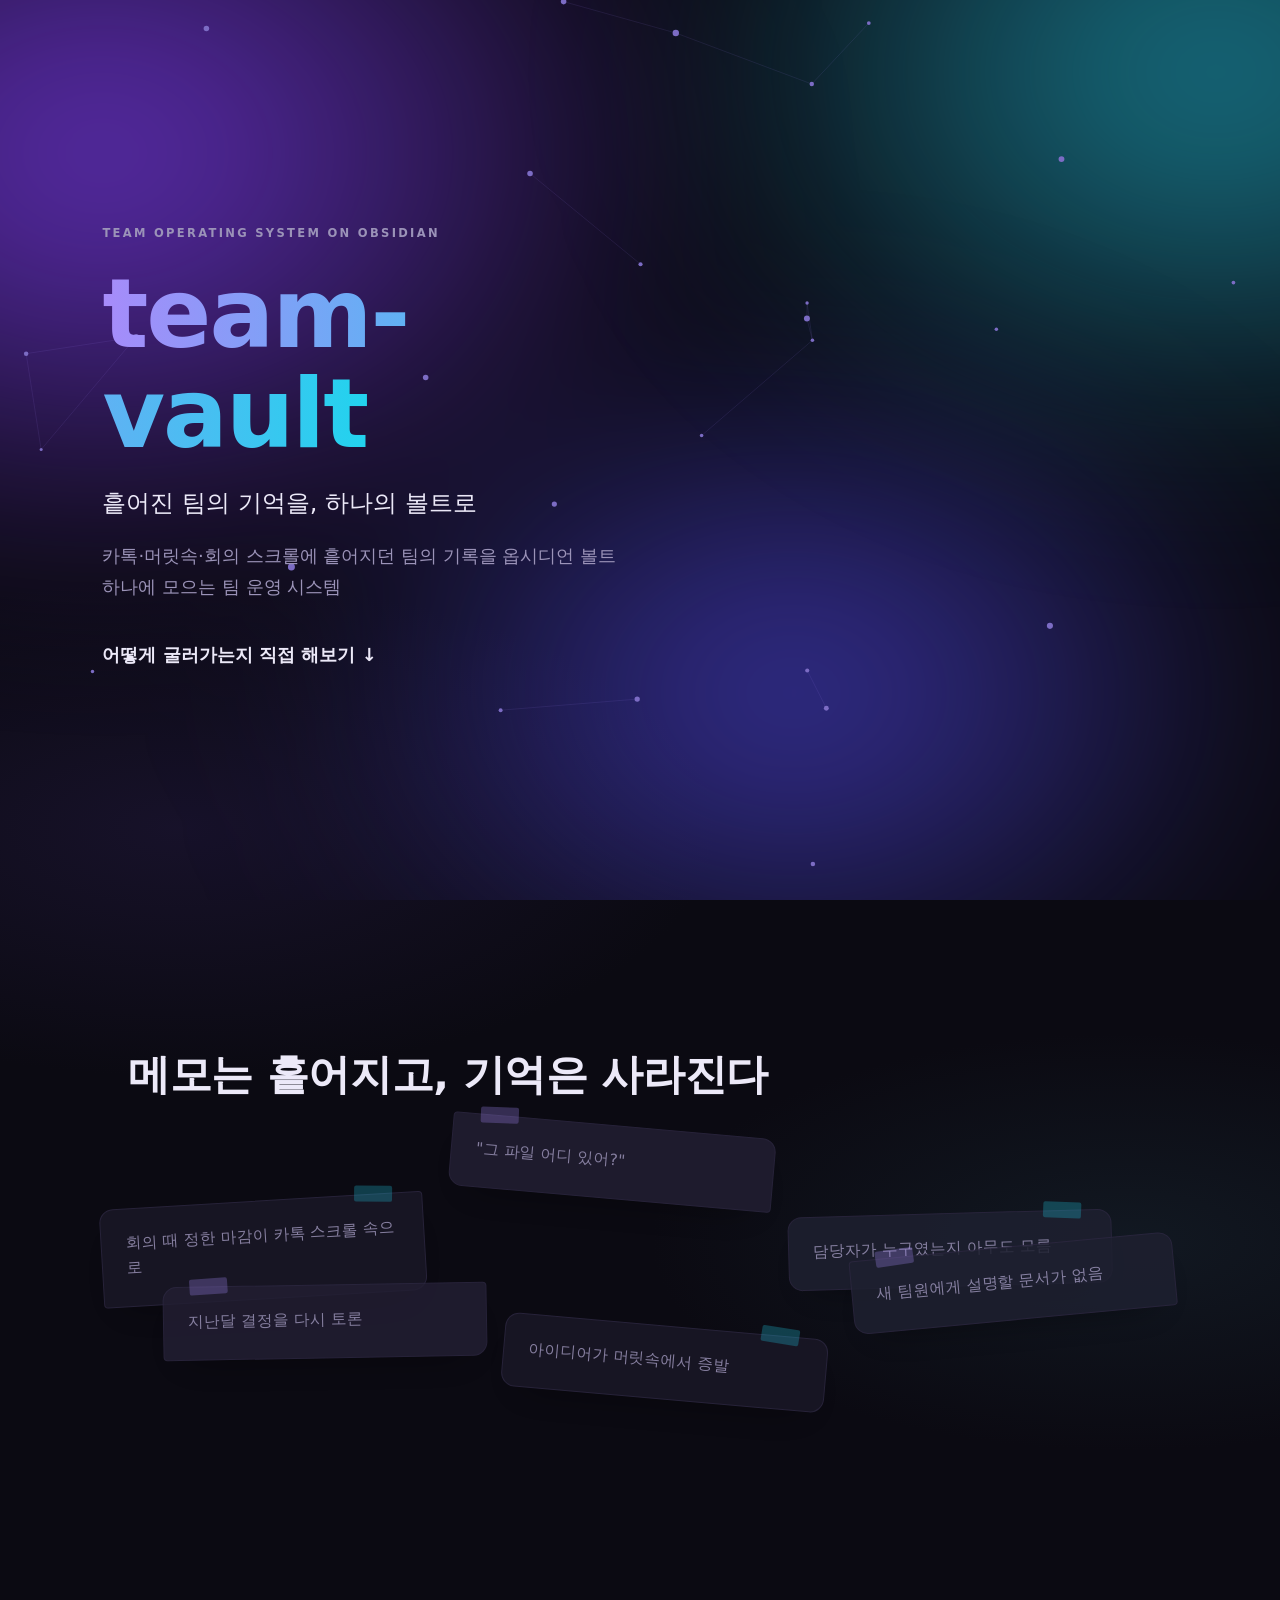
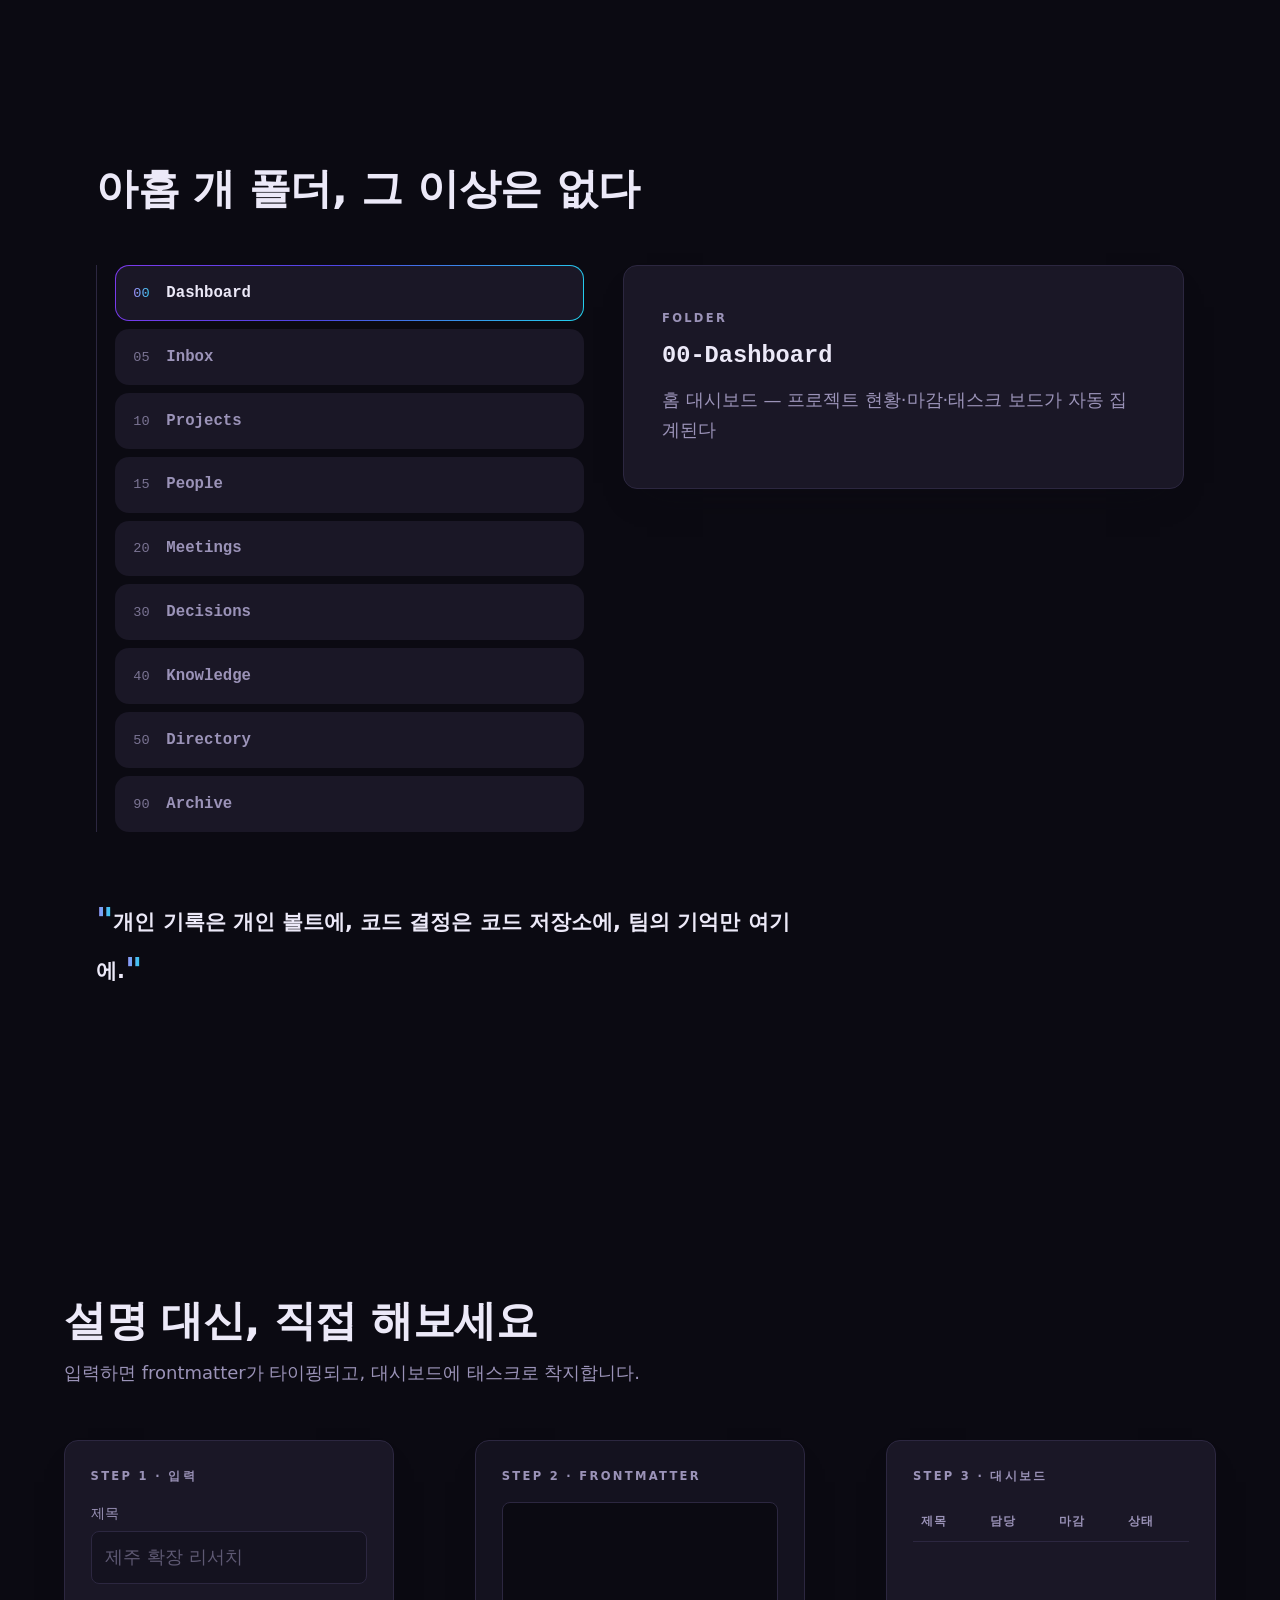
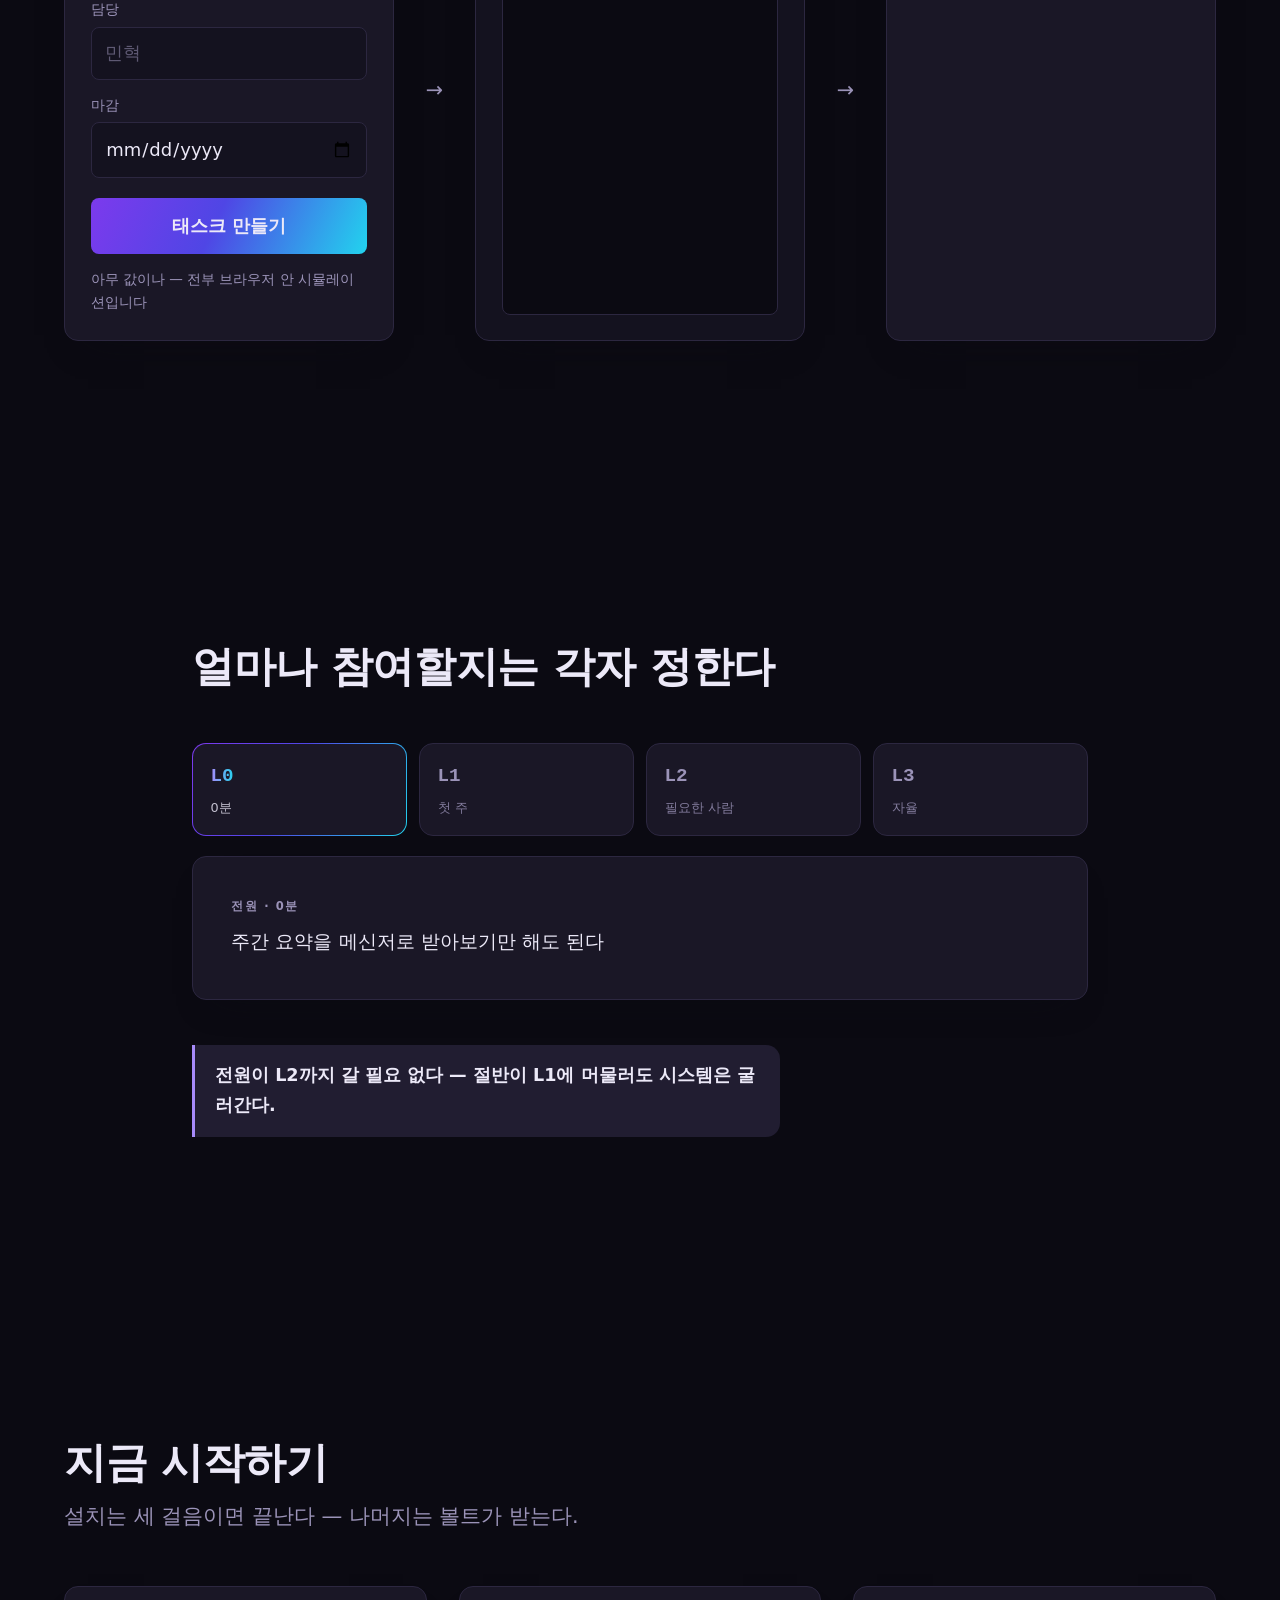
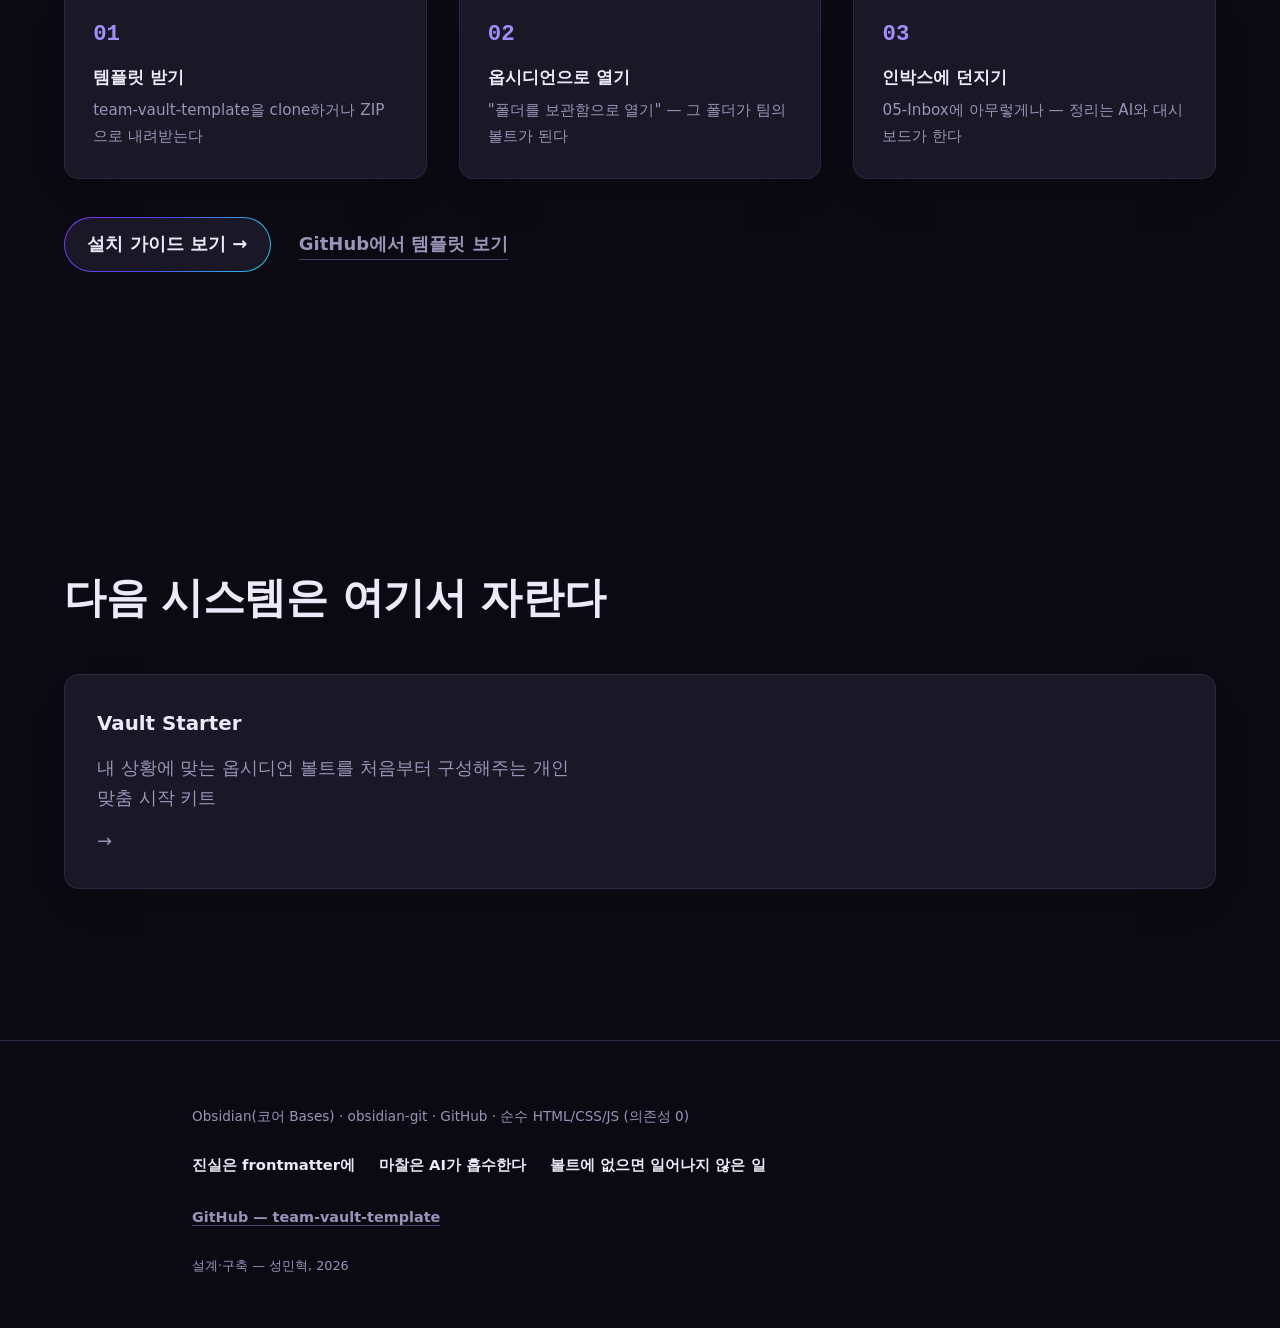
==== commit ce54a23f: "feat: v2 — 설치 가이드·시작하기 섹션·공개 저장소 연결·디자인 조화" ====
--- a/index.html
+++ b/index.html
@@ -104,6 +104,17 @@
         <p class="onboarding-note" data-onboarding-note></p>
       </div>
     </section>
+    <section id="start" aria-labelledby="start-heading">
+      <div class="start-inner">
+        <h2 id="start-heading">지금 시작하기</h2>
+        <p class="start-lead" data-start-lead></p>
+        <ol class="start-steps" role="list"></ol>
+        <div class="start-actions">
+          <a class="start-cta" href="guide.html"></a>
+          <a class="start-repo-link" href="https://github.com/aiiem1aiiem2-design/team-vault-template" rel="noopener"></a>
+        </div>
+      </div>
+    </section>
     <section id="next" aria-labelledby="next-heading">
       <div class="next-inner">
         <h2 id="next-heading">다음 시스템은 여기서 자란다</h2>
@@ -115,6 +126,7 @@
     <div class="footer-inner">
       <p class="footer-stack" data-footer-stack></p>
       <ul class="footer-principles" role="list"></ul>
+      <p class="footer-links"></p>
       <p class="footer-credit" data-footer-credit></p>
     </div>
   </footer>
--- a/styles.css
+++ b/styles.css
@@ -28,7 +28,12 @@
 }
 html { scroll-behavior: smooth; }
 * { box-sizing: border-box; }
-body { margin: 0; background: var(--bg); color: var(--text);
+body { margin: 0; color: var(--text);
+  /* 히어로→콘텐츠 전환부에 오로라의 여운 존 — 아래로 자연히 사라짐(V6 조화 패스) */
+  background:
+    radial-gradient(70% 46vh at 14% 92vh, color-mix(in oklab, var(--bg), var(--purple) 13%), transparent 60%),
+    radial-gradient(64% 40vh at 88% 138vh, color-mix(in oklab, var(--bg), var(--cyan) 9%), transparent 58%),
+    var(--bg);
   font-family: "Pretendard Variable", "Apple SD Gothic Neo", "Segoe UI", "Malgun Gothic", system-ui, sans-serif;
   font-size: var(--text-base); line-height: 1.7; overflow-x: hidden; }
 :focus-visible { outline: 2px solid var(--cyan); outline-offset: 3px; border-radius: 4px; }
@@ -771,6 +776,106 @@
   }
 }
 
+/* ===== Start / 지금 시작하기 (V5) ===== */
+#start {
+  padding: var(--space-section) clamp(1.5rem, 6vw, 4rem);
+}
+
+.start-inner {
+  max-width: 72rem;
+  margin: 0 auto;
+}
+
+#start-heading {
+  margin: 0 0 0.75rem;
+  font-size: var(--text-h2);
+  font-weight: 800;
+  letter-spacing: -0.01em;
+  line-height: 1.2;
+}
+
+.start-lead {
+  margin: 0 0 clamp(2.5rem, 4vw, 3.5rem);
+  max-width: 40ch;
+  font-size: clamp(1.05rem, 0.95rem + 0.5vw, 1.3rem);
+  color: var(--text-dim);
+}
+
+.start-steps {
+  list-style: none;
+  margin: 0 0 clamp(2rem, 3vw, 3rem);
+  padding: 0;
+  display: grid;
+  grid-template-columns: repeat(auto-fit, minmax(min(15rem, 100%), 1fr));
+  gap: clamp(1.25rem, 2.5vw, 2rem);
+}
+
+.start-step {
+  padding: clamp(1.4rem, 2.2vw, 1.9rem);
+  background: var(--bg-card);
+  border: 1px solid var(--line);
+  border-radius: var(--radius);
+  box-shadow: var(--shadow-panel);
+}
+
+.start-step-num {
+  display: block;
+  margin-bottom: 0.6rem;
+  font-family: ui-monospace, "Cascadia Code", "Consolas", monospace;
+  font-size: 1.4rem;
+  font-weight: 700;
+  background: var(--grad-text);
+  -webkit-background-clip: text;
+  background-clip: text;
+  color: transparent;
+}
+
+.start-step-title {
+  margin: 0 0 0.4rem;
+  font-size: 1.05rem;
+  font-weight: 700;
+}
+
+.start-step-desc {
+  margin: 0;
+  color: var(--text-dim);
+  font-size: 0.95rem;
+}
+
+.start-actions {
+  display: flex;
+  flex-wrap: wrap;
+  align-items: center;
+  gap: 1rem 1.75rem;
+}
+
+.start-cta {
+  display: inline-flex;
+  align-items: center;
+  gap: 0.4rem;
+  padding: 0.7rem 1.4rem;
+  border: 1px solid transparent;
+  border-radius: 999px;
+  background: var(--grad-border);
+  color: var(--text);
+  font-weight: 600;
+  text-decoration: none;
+  transition: transform var(--dur) var(--ease);
+}
+
+.start-cta::after { content: "→"; transition: transform var(--dur) var(--ease); }
+.start-cta:hover, .start-cta:focus-visible { transform: translateY(-2px); }
+.start-cta:hover::after, .start-cta:focus-visible::after { transform: translateX(4px); }
+
+.start-repo-link {
+  color: var(--text-dim);
+  font-weight: 600;
+  text-decoration: none;
+  border-bottom: 1px solid color-mix(in srgb, var(--violet) 40%, transparent);
+  transition: color var(--dur) var(--ease);
+}
+.start-repo-link:hover, .start-repo-link:focus-visible { color: var(--violet); }
+
 /* ===== Next / 확장 슬롯 (T6): projects 배열 렌더 ===== */
 #next {
   padding: var(--space-section) clamp(1.5rem, 6vw, 4rem);
@@ -910,6 +1015,20 @@
   color: var(--violet);
 }
 
+.footer-links {
+  margin: 0;
+}
+
+.footer-github {
+  color: var(--text-dim);
+  font-weight: 600;
+  font-size: 0.9rem;
+  text-decoration: none;
+  border-bottom: 1px solid color-mix(in srgb, var(--violet) 40%, transparent);
+  transition: color var(--dur) var(--ease);
+}
+.footer-github:hover, .footer-github:focus-visible { color: var(--violet); }
+
 .footer-credit {
   margin: 0;
   font-size: 0.8rem;
@@ -919,3 +1038,52 @@
 @media (max-width: 640px) {
   .onboarding-tablist { gap: 0.5rem; }
 }
+
+/* ===== Guide (V3~V4) ===== */
+.guide-hero { position: relative; min-height: clamp(16rem, 36vh, 24rem); display: flex; flex-direction: column; justify-content: flex-end; gap: 0.6rem; padding: 1.5rem clamp(1.5rem, 6vw, 4rem) 2.5rem; overflow: hidden; isolation: isolate; border-bottom: 1px solid var(--line); }
+.guide-hero::before { content: ""; position: absolute; inset: -40%; z-index: -1; pointer-events: none; background: var(--grad-aurora); opacity: 0.25; filter: blur(96px); animation: aurora-drift-a 60s var(--ease) infinite alternate; }
+.guide-nav { margin-bottom: auto; }
+.guide-back, .guide-toc a, .guide-footer a { color: var(--text-dim); font-weight: 600; text-decoration: none; }
+.guide-back:hover, .guide-toc a:hover, .guide-footer a:hover { color: var(--text); }
+.guide-hero h1 { margin: 0; font-size: clamp(2rem, 1rem + 4vw, 3.6rem); line-height: 1.1; font-weight: 800; }
+.guide-sub { margin: 0; max-width: 52ch; color: var(--text-dim); }
+.guide-toc { display: flex; flex-wrap: wrap; gap: 0.5rem 1.4rem; }
+.guide-section { max-width: 64rem; margin: 0 auto; padding: var(--space-section) clamp(1.5rem, 6vw, 4rem); }
+.guide-section h2 { margin: 0 0 0.75rem; font-size: var(--text-h2); font-weight: 800; line-height: 1.2; }
+.guide-lead { margin: 0 0 2rem; max-width: 60ch; color: var(--text-dim); }
+.stepper-progress { margin: 0 0 1.25rem; min-height: 1.2em; font-size: 0.85rem; color: var(--text-dim); }
+.stepper, .starter-steps { list-style: none; }
+.stepper, .starter-steps, .prompts-list { margin: 0; padding: 0; display: flex; flex-direction: column; gap: 1rem; }
+.step, .starter-step, .guide-card { background: var(--bg-card); border: 1px solid var(--line); border-radius: var(--radius); padding: 1.5rem; box-shadow: var(--shadow-panel); }
+.step { display: flex; gap: 1rem; }
+.step-check { flex: 0 0 2.75rem; height: 2.75rem; border: 1px solid var(--line); border-radius: 50%; background: var(--bg-elev); color: var(--text); font: inherit; cursor: pointer; }
+.step-check[aria-pressed="true"] { background: var(--grad-aurora); border-color: transparent; }
+.step-check[aria-pressed="true"] .step-num { display: none; }
+.step-check[aria-pressed="true"]::after { content: "✓"; }
+.step--done .step-title { color: var(--text-dim); }
+.step-body { min-width: 0; flex: 1; display: flex; flex-direction: column; gap: 0.55rem; }
+.step-title, .guide-card h3, .starter-step h3 { margin: 0; font-size: 1.05rem; }
+.step-desc, .guide-card p, .starter-step p { margin: 0; color: var(--text-dim); }
+.step-link, .slack-canonical a { align-self: flex-start; color: var(--text); font-weight: 600; text-decoration-color: var(--violet); }
+.step-link:hover, .slack-canonical a:hover { text-decoration-color: var(--cyan); }
+.copy-row { display: flex; align-items: center; gap: 0.6rem; padding: 0.55rem 0.9rem; background: var(--bg); border: 1px solid var(--line); border-radius: calc(var(--radius) - 6px); }
+.copy-text, .slack-card h3 { font-family: ui-monospace, "Cascadia Code", "SFMono-Regular", Consolas, monospace; }
+.copy-text { flex: 1; min-width: 0; overflow-x: auto; font-size: 0.88rem; color: color-mix(in oklab, var(--text), var(--violet) 25%); }
+.copy-btn, .starter-download { border: none; border-radius: calc(var(--radius) - 6px); background: var(--grad-aurora); color: var(--text); font: inherit; font-weight: 700; text-decoration: none; cursor: pointer; }
+.copy-btn { flex: 0 0 auto; padding: 0.45rem 0.9rem; font-size: 0.85rem; }
+.copy-btn:hover, .starter-download:hover, .step-check:hover { filter: brightness(1.15); }
+.copy-btn:active { transform: translateY(1px); }
+.copy-status { font-size: 0.8rem; color: var(--cyan); }
+.usage-grid, .slack-grid { display: grid; grid-template-columns: repeat(auto-fit, minmax(18rem, 1fr)); gap: 1.25rem; }
+.guide-card, .starter-step { display: flex; flex-direction: column; gap: 0.5rem; }
+a.guide-card { color: var(--text); text-decoration: none; }
+a.guide-card:hover, a.guide-card:focus-visible { border-color: transparent; background: var(--grad-border); }
+.prompts-heading { margin: 2.5rem 0 1rem; font-size: 1.2rem; }
+.prompt-label, .slack-order { margin: 0 0 0.4rem; font-size: 0.75rem; font-weight: 700; color: var(--text-dim); }
+.slack-order { margin: 0; }
+.slack-canonical { margin: 1.5rem 0 0; }
+.starter-downloads { display: flex; flex-wrap: wrap; gap: 0.75rem; margin: 0 0 1.5rem; }
+.starter-download { display: inline-flex; padding: 0.8rem 1.4rem; }
+.starter-notice { margin: 1.5rem 0 0; padding: 1rem 1.25rem; border-left: 3px solid var(--violet); background: color-mix(in oklab, var(--bg-card), var(--violet) 6%); }
+.guide-footer { border-top: 1px solid var(--line); padding: 3rem clamp(1.5rem, 6vw, 4rem); }
+@media (max-width: 640px) { .usage-grid, .slack-grid { grid-template-columns: 1fr; } .copy-row { flex-wrap: wrap; } }
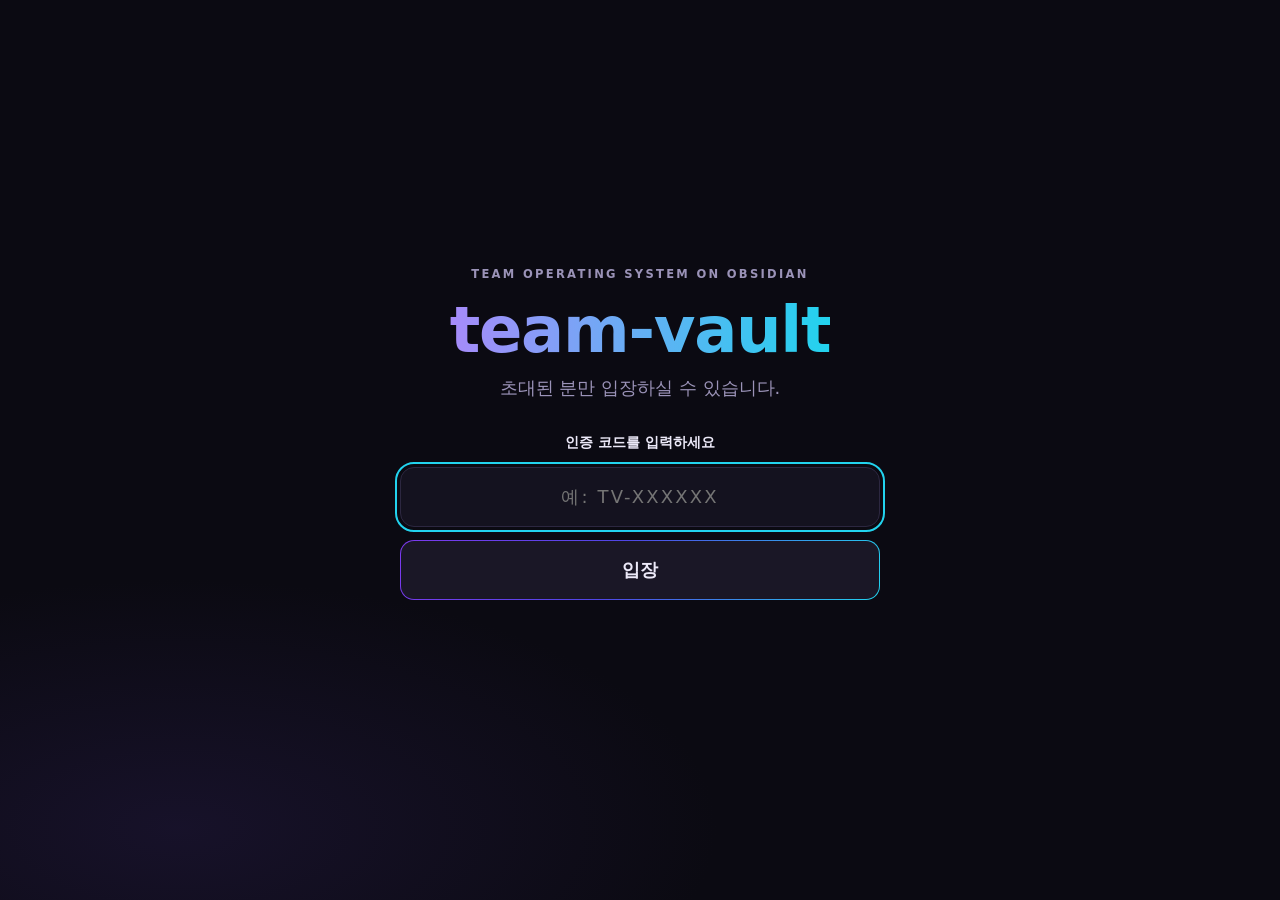
==== commit 43d222f1: "feat: 인증코드 게이트 — 소개 사이트를 초대 전용으로" ====
--- a/index.html
+++ b/index.html
@@ -3,134 +3,27 @@
 <head>
   <meta charset="UTF-8">
   <meta name="viewport" content="width=device-width, initial-scale=1.0">
-  <title>team-vault — 팀의 기억을 하나의 볼트로</title>
-  <meta name="description" content="흩어진 팀의 기록을 옵시디언 볼트 하나로 모으는 팀 운영 시스템, team-vault를 소개합니다.">
+  <title>team-vault — 초대 전용</title>
+  <meta name="description" content="team-vault — 초대된 분만 입장하실 수 있습니다.">
   <meta name="theme-color" content="#0b0a12">
-  <meta property="og:title" content="team-vault — 팀의 기억을 하나의 볼트로">
-  <meta property="og:description" content="흩어진 팀의 기록을 옵시디언 볼트 하나로 모으는 팀 운영 시스템, team-vault를 소개합니다.">
-  <meta property="og:type" content="website">
   <link rel="icon" href="data:image/svg+xml,%3Csvg xmlns='http://www.w3.org/2000/svg' viewBox='0 0 64 64'%3E%3Cdefs%3E%3ClinearGradient id='g' x1='0' y1='0' x2='1' y2='1'%3E%3Cstop offset='0' stop-color='%237c3aed'/%3E%3Cstop offset='1' stop-color='%234f46e5'/%3E%3C/linearGradient%3E%3C/defs%3E%3Crect width='64' height='64' rx='14' fill='url(%23g)'/%3E%3Ccircle cx='32' cy='18' r='5' fill='%23fff'/%3E%3Ccircle cx='18' cy='42' r='5' fill='%23fff'/%3E%3Ccircle cx='46' cy='42' r='5' fill='%23fff'/%3E%3Cpath d='M32 18L18 42M32 18L46 42M18 42L46 42' stroke='%23fff' stroke-width='3' stroke-linecap='round'/%3E%3C/svg%3E">
   <link rel="stylesheet" href="styles.css">
 </head>
 <body>
-  <header id="hero" aria-labelledby="hero-heading">
-    <canvas id="graph-canvas" aria-hidden="true"></canvas>
-    <div class="hero-inner">
+  <main class="gate-wrap">
+    <div class="gate-box">
       <p class="hero-kicker">TEAM OPERATING SYSTEM ON OBSIDIAN</p>
-      <h1 id="hero-heading"><span class="grad-text" data-site-name></span></h1>
-      <p class="hero-tagline" data-site-tagline></p>
-      <p class="hero-sub" data-site-sub></p>
-      <a class="hero-cta" href="#demo">어떻게 굴러가는지 직접 해보기 ↓</a>
+      <h1><span class="grad-text">team-vault</span></h1>
+      <p class="gate-lead">초대된 분만 입장하실 수 있습니다.</p>
+      <form id="gate-form" autocomplete="off">
+        <label class="gate-label" for="gate-input">인증 코드를 입력하세요</label>
+        <input id="gate-input" name="code" type="text" inputmode="text" autocomplete="off" autocapitalize="characters" spellcheck="false" aria-describedby="gate-status" placeholder="예: TV-XXXXXX">
+        <button type="submit" class="gate-btn">입장</button>
+      </form>
+      <p id="gate-status" class="gate-status" role="status" aria-live="polite"></p>
     </div>
-  </header>
-  <main>
-    <section id="problem" aria-labelledby="problem-heading">
-      <div class="problem-inner">
-        <h2 id="problem-heading">메모는 흩어지고, 기억은 사라진다</h2>
-        <div class="scatter-field"></div>
-        <p class="settle-caption">team-vault는 이걸 전부 한 곳에, 같은 형식으로 받는다</p>
-      </div>
-    </section>
-    <section id="structure" aria-labelledby="structure-heading">
-      <div class="structure-inner">
-        <h2 id="structure-heading">아홉 개 폴더, 그 이상은 없다</h2>
-        <div class="structure-layout">
-          <ul class="tree-list" role="list"></ul>
-          <div id="tree-detail" class="tree-detail" role="region" aria-live="polite" aria-atomic="true" aria-label="선택한 폴더 설명">
-            <p class="tree-detail-eyebrow">FOLDER</p>
-            <h3 class="tree-detail-name"></h3>
-            <p class="tree-detail-desc"></p>
-          </div>
-        </div>
-        <blockquote class="boundary-quote">
-          <span class="grad-text" aria-hidden="true">"</span><span data-boundary></span><span class="grad-text" aria-hidden="true">"</span>
-        </blockquote>
-      </div>
-    </section>
-    <section id="demo" aria-labelledby="demo-heading">
-      <div class="demo-inner">
-        <h2 id="demo-heading">설명 대신, 직접 해보세요</h2>
-        <p class="demo-lead">입력하면 frontmatter가 타이핑되고, 대시보드에 태스크로 착지합니다.</p>
-        <div class="demo-flow">
-          <div class="demo-step demo-step-form">
-            <p class="demo-step-label">STEP 1 · 입력</p>
-            <form id="demo-form" novalidate>
-              <label class="demo-field">
-                <span>제목</span>
-                <input type="text" name="title" autocomplete="off">
-              </label>
-              <label class="demo-field">
-                <span>담당</span>
-                <input type="text" name="owner" autocomplete="off">
-              </label>
-              <label class="demo-field">
-                <span>마감</span>
-                <input type="date" name="due">
-              </label>
-              <button type="submit" id="demo-submit">태스크 만들기</button>
-            </form>
-            <p class="demo-hint">아무 값이나 — 전부 브라우저 안 시뮬레이션입니다</p>
-          </div>
-          <div class="demo-arrow" aria-hidden="true">→</div>
-          <div class="demo-step demo-step-code">
-            <p class="demo-step-label">STEP 2 · frontmatter</p>
-            <pre id="fm-code" aria-live="polite"></pre>
-          </div>
-          <div class="demo-arrow" aria-hidden="true">→</div>
-          <div class="demo-step demo-step-board">
-            <p class="demo-step-label">STEP 3 · 대시보드</p>
-            <div class="table-wrap">
-              <table id="demo-board">
-                <thead>
-                  <tr>
-                    <th scope="col">제목</th>
-                    <th scope="col">담당</th>
-                    <th scope="col">마감</th>
-                    <th scope="col">상태</th>
-                  </tr>
-                </thead>
-                <tbody></tbody>
-              </table>
-            </div>
-          </div>
-        </div>
-      </div>
-    </section>
-    <section id="onboarding" aria-labelledby="onboarding-heading">
-      <div class="onboarding-inner">
-        <h2 id="onboarding-heading">얼마나 참여할지는 각자 정한다</h2>
-        <div class="onboarding-tablist" role="tablist" aria-label="온보딩 단계 선택"></div>
-        <div class="onboarding-panels"></div>
-        <p class="onboarding-note" data-onboarding-note></p>
-      </div>
-    </section>
-    <section id="start" aria-labelledby="start-heading">
-      <div class="start-inner">
-        <h2 id="start-heading">지금 시작하기</h2>
-        <p class="start-lead" data-start-lead></p>
-        <ol class="start-steps" role="list"></ol>
-        <div class="start-actions">
-          <a class="start-cta" href="guide.html"></a>
-          <a class="start-repo-link" href="https://github.com/aiiem1aiiem2-design/team-vault-template" rel="noopener"></a>
-        </div>
-      </div>
-    </section>
-    <section id="next" aria-labelledby="next-heading">
-      <div class="next-inner">
-        <h2 id="next-heading">다음 시스템은 여기서 자란다</h2>
-        <div class="projects-grid"></div>
-      </div>
-    </section>
   </main>
-  <footer id="footer">
-    <div class="footer-inner">
-      <p class="footer-stack" data-footer-stack></p>
-      <ul class="footer-principles" role="list"></ul>
-      <p class="footer-links"></p>
-      <p class="footer-credit" data-footer-credit></p>
-    </div>
-  </footer>
-  <script src="data.js"></script>
-  <script src="main.js"></script>
+  <script src="codes.js"></script>
+  <script src="gate.js"></script>
 </body>
 </html>
--- a/styles.css
+++ b/styles.css
@@ -25,6 +25,7 @@
   --dur: 500ms;
   --shadow-panel: 0 18px 36px -24px color-mix(in srgb, var(--bg) 65%, transparent);
   --grad-border: linear-gradient(var(--bg-card), var(--bg-card)) padding-box, var(--grad-aurora) border-box;
+  --warn: #ffb4b4;
 }
 html { scroll-behavior: smooth; }
 * { box-sizing: border-box; }
@@ -1053,6 +1054,12 @@
 .guide-lead { margin: 0 0 2rem; max-width: 60ch; color: var(--text-dim); }
 .stepper-progress { margin: 0 0 1.25rem; min-height: 1.2em; font-size: 0.85rem; color: var(--text-dim); }
 .stepper, .starter-steps { list-style: none; }
+/* JS 렌더 콘텐츠의 공간 예약 — CLS 방지(V8 Lighthouse). 데스크톱 기준, 모바일은 아래 미디어쿼리 */
+.stepper { min-height: 56rem; }
+.usage-grid { min-height: 29rem; }
+.prompts-list { min-height: 18rem; }
+.slack-grid { min-height: 28rem; }
+.starter-steps { min-height: 34rem; }
 .stepper, .starter-steps, .prompts-list { margin: 0; padding: 0; display: flex; flex-direction: column; gap: 1rem; }
 .step, .starter-step, .guide-card { background: var(--bg-card); border: 1px solid var(--line); border-radius: var(--radius); padding: 1.5rem; box-shadow: var(--shadow-panel); }
 .step { display: flex; gap: 1rem; }
@@ -1086,4 +1093,25 @@
 .starter-download { display: inline-flex; padding: 0.8rem 1.4rem; }
 .starter-notice { margin: 1.5rem 0 0; padding: 1rem 1.25rem; border-left: 3px solid var(--violet); background: color-mix(in oklab, var(--bg-card), var(--violet) 6%); }
 .guide-footer { border-top: 1px solid var(--line); padding: 3rem clamp(1.5rem, 6vw, 4rem); }
+/* 모바일 1열 리플로우 시 더 큰 예약(CLS) */
+@media (max-width: 640px) {
+  .stepper { min-height: 64rem; }
+  .usage-grid, .slack-grid { min-height: 56rem; }
+  .starter-steps { min-height: 40rem; }
+}
 @media (max-width: 640px) { .usage-grid, .slack-grid { grid-template-columns: 1fr; } .copy-row { flex-wrap: wrap; } }
+
+/* ===== Access Gate (초대 대문, G3) ===== */
+.gate-wrap { min-height: 100svh; display: grid; place-items: center; padding: clamp(1.5rem, 6vw, 4rem); }
+.gate-box { position: relative; z-index: 2; width: min(30rem, 100%); display: flex; flex-direction: column; gap: 0.55rem; text-align: center; }
+.gate-box .hero-kicker { text-align: center; }
+.gate-box h1 { margin: 0; font-size: clamp(2.4rem, 1.5rem + 4vw, 4rem); font-weight: 800; letter-spacing: -0.02em; line-height: 1.05; }
+.gate-lead { margin: 0 0 1.1rem; color: var(--text-dim); }
+#gate-form { display: flex; flex-direction: column; gap: 0.8rem; }
+.gate-label { font-size: 0.9rem; font-weight: 600; color: var(--text); }
+#gate-input { width: 100%; padding: 0.85rem 1rem; text-align: center; letter-spacing: 0.12em; font: inherit; color: var(--text); background: var(--bg-elev); border: 1px solid var(--line); border-radius: var(--radius); }
+.gate-btn { padding: 0.85rem 1rem; border: 1px solid transparent; border-radius: var(--radius); background: var(--grad-border); color: var(--text); font: inherit; font-weight: 700; cursor: pointer; transition: transform var(--dur) var(--ease); }
+.gate-btn:hover, .gate-btn:focus-visible { transform: translateY(-2px); }
+.gate-status { min-height: 1.4em; margin: 0.4rem 0 0; color: var(--warn); font-size: 0.9rem; }
+@keyframes gate-shake { 0%,100%{transform:translateX(0)} 20%,60%{transform:translateX(-8px)} 40%,80%{transform:translateX(8px)} }
+.gate-box.shake { animation: gate-shake 0.4s var(--ease); }
